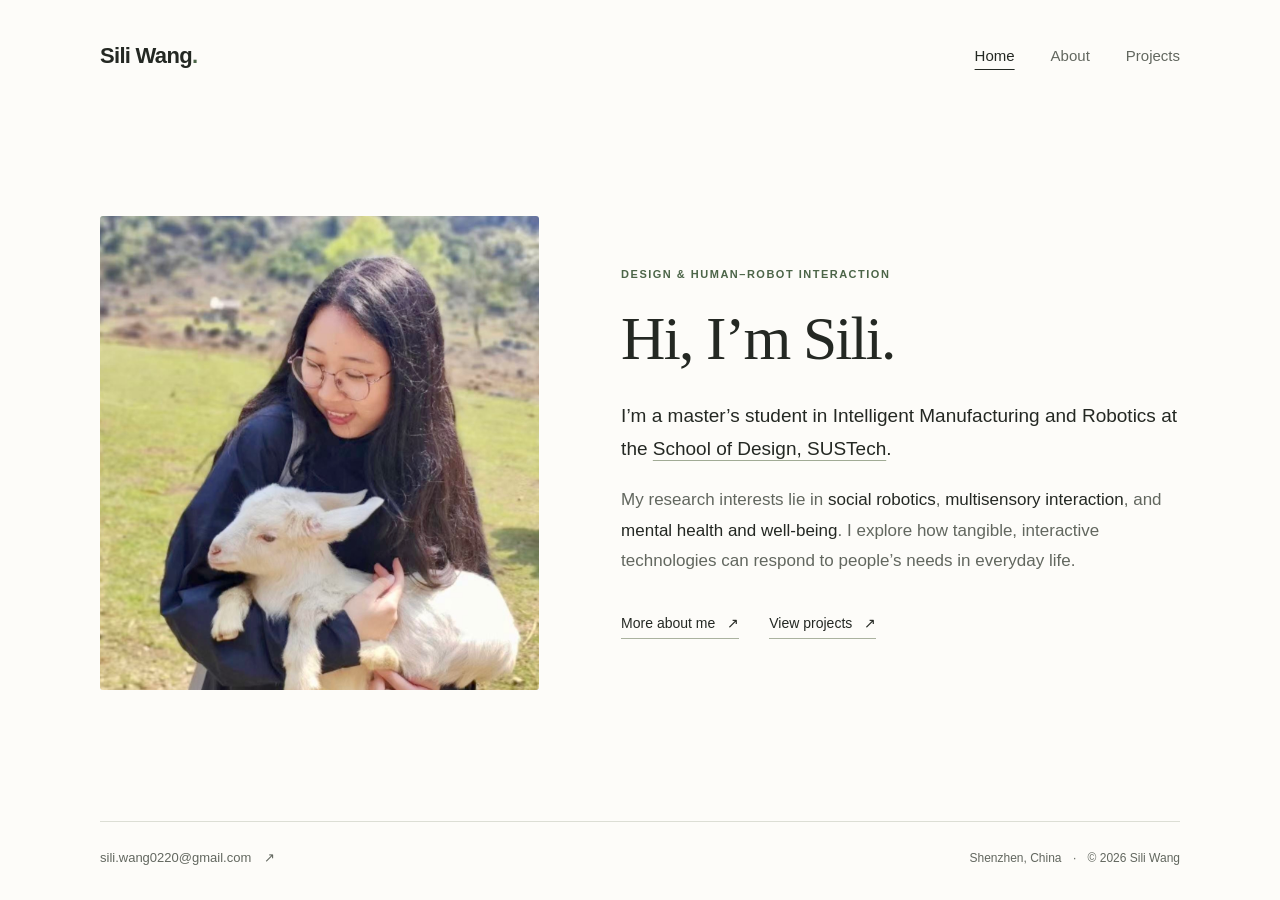
==== index.html @ 3b7d6111 "Add files via upload" ====
<!doctype html>
<html lang="en">
<head>
  <meta charset="utf-8">
  <meta name="viewport" content="width=device-width, initial-scale=1">
  <meta name="color-scheme" content="light">
  <meta name="description" content="Sili Wang is a master's student at SUSTech exploring social robotics, multisensory interaction, and mental health and well-being.">
  <title>Sili Wang</title>
  <link rel="icon" href="assets/favicon.svg" type="image/svg+xml">
  <link rel="stylesheet" href="styles.css">
</head>
<body class="home-page">
  <a class="skip-link" href="#main">Skip to content</a>
  <header class="site-header wrap">
    <a class="wordmark" href="index.html" aria-label="Sili Wang home">Sili Wang<span class="wordmark-dot" aria-hidden="true">.</span></a>
    <nav aria-label="Main navigation">
      <a href="index.html" aria-current="page">Home</a>
      <a href="about.html">About</a>
      <a href="projects.html">Projects</a>
    </nav>
  </header>

  <main id="main" class="wrap home-main">
    <div class="home-layout">
      <figure class="portrait">
        <img src="assets/sili-wang.jpg" alt="Sili Wang holding a young goat outdoors." width="1242" height="1292" fetchpriority="high">
      </figure>
      <div class="home-intro">
        <p class="eyebrow">Design &amp; human–robot interaction</p>
        <h1>Hi, I’m Sili.</h1>
        <p class="intro-lead">I’m a master’s student in Intelligent Manufacturing and Robotics at the <a class="inline-link" href="https://designschool.sustech.edu.cn/" target="_blank" rel="noopener noreferrer">School of Design, SUSTech</a>.</p>
        <p class="intro-body">My research interests lie in <strong>social robotics</strong>, <strong>multisensory interaction</strong>, and <strong>mental health and well-being</strong>. I explore how tangible, interactive technologies can respond to people’s needs in everyday life.</p>
        <div class="text-links">
          <a class="action-link" href="about.html">More about me <span aria-hidden="true">↗</span></a>
          <a class="action-link" href="projects.html">View projects <span aria-hidden="true">↗</span></a>
        </div>
      </div>
    </div>
  </main>

  <footer class="site-footer wrap">
    <a class="email-link" href="mailto:sili.wang0220@gmail.com">sili.wang0220@gmail.com <span aria-hidden="true">↗</span></a>
    <p>Shenzhen, China <span class="footer-separator" aria-hidden="true">·</span> © 2026 Sili Wang</p>
  </footer>
</body>
</html>
---- styles.css ----
:root {
  --paper: #fdfcf9;
  --ink: #242823;
  --muted: #62675f;
  --accent: #4c6548;
  --line: #dcded5;
  --serif: Georgia, "Times New Roman", serif;
  --sans: "Segoe UI", -apple-system, BlinkMacSystemFont, "Helvetica Neue", Arial, sans-serif;
}

* { box-sizing: border-box; }
html { scroll-behavior: smooth; }
body { margin: 0; background: var(--paper); color: var(--ink); font: 17px/1.75 var(--sans); -webkit-font-smoothing: antialiased; }
body.home-page, body.projects-page { min-height: 100svh; display: flex; flex-direction: column; }
a { color: inherit; text-underline-offset: 5px; text-decoration-thickness: 1px; }
a:hover { color: var(--accent); }
a:focus-visible { outline: 2px solid var(--accent); outline-offset: 6px; border-radius: 1px; }
::selection { background: #dce4d4; }
.wrap { width: min(1080px, calc(100% - 112px)); margin-inline: auto; }
.skip-link { position: absolute; z-index: 2; top: 12px; left: 16px; padding: 8px 16px; background: var(--ink); color: white; transform: translateY(-180%); }
.skip-link:focus { transform: none; }
.site-header { display: flex; align-items: center; justify-content: space-between; min-height: 112px; }
.wordmark { font-size: 22px; font-weight: 600; letter-spacing: -.7px; text-decoration: none; }
.wordmark-dot { color: var(--accent); }
nav { display: flex; align-items: center; gap: 36px; }
nav a { font-size: 15px; text-decoration: none; color: var(--muted); padding: 9px 0; }
nav a[aria-current="page"] { color: var(--ink); text-decoration: underline; text-underline-offset: 8px; }
.home-main { flex: 1; display: flex; align-items: center; padding-block: 50px 78px; }
.home-layout { width: 100%; display: grid; grid-template-columns: minmax(0, .88fr) minmax(0, 1.12fr); align-items: center; gap: 82px; }
.portrait { margin: 0; }
.portrait img { display: block; width: 100%; height: auto; aspect-ratio: 1 / 1.08; object-fit: cover; object-position: center; border-radius: 3px; }
.eyebrow { margin: 0 0 20px; font-size: 11px; line-height: 1.6; letter-spacing: 1.5px; font-weight: 600; text-transform: uppercase; color: var(--accent); }
h1 { font: 400 clamp(44px, 4.8vw, 62px)/1.12 var(--serif); letter-spacing: -1.8px; margin: 0 0 28px; }
.intro-lead { margin: 0 0 20px; font-size: 19px; line-height: 1.7; }
.inline-link { text-decoration-color: #a0aa95; }
.intro-body { margin: 0; color: var(--muted); line-height: 1.8; }
strong { color: var(--ink); font-weight: 500; }
.text-links { display: flex; flex-wrap: wrap; gap: 16px 30px; margin-top: 31px; }
.action-link { display: inline-flex; align-items: center; gap: 12px; font-size: 14px; font-weight: 500; text-decoration: none; padding-block: 3px; border-bottom: 1px solid #aab29f; }
.action-link:hover { border-bottom-color: var(--accent); }
.site-footer { padding-block: 25px 30px; border-top: 1px solid var(--line); display: flex; align-items: center; justify-content: space-between; gap: 20px; font-size: 12px; color: var(--muted); }
.site-footer p { margin: 0; }
.email-link { text-decoration: none; font-size: 13px; }
.email-link span { display: inline-block; padding-left: 9px; }
.footer-separator { padding-inline: 8px; }
.about-main { padding-top: 60px; padding-bottom: 86px; }
.about-heading { margin-bottom: 49px; }
.about-heading h1 { max-width: 840px; font-size: clamp(38px, 4.7vw, 56px); line-height: 1.16; letter-spacing: -1.5px; margin: 0; }
.about-body { max-width: 800px; }
.about-introduction p { margin: 0 0 19px; color: #4e554d; }
.about-introduction p:first-child { font-size: 20px; line-height: 1.7; color: var(--ink); }
.about-section { margin-top: 39px; padding-top: 28px; border-top: 1px solid var(--line); }
h2 { font-size: 18px; line-height: 1.4; font-weight: 600; letter-spacing: -.2px; margin: 0 0 22px; }
.interest-list { list-style: none; padding: 0; margin: 0; display: flex; flex-wrap: wrap; gap: 8px 28px; font-size: 16px; color: var(--muted); }
.interest-list li { display: flex; align-items: center; gap: 10px; }
.interest-list li::before { content: ""; width: 4px; height: 4px; border-radius: 50%; background: var(--accent); }
.education-entry + .education-entry { margin-top: 26px; }
.entry-heading { display: flex; justify-content: space-between; align-items: baseline; gap: 16px; }
h3 { margin: 0; font-size: 16px; line-height: 1.6; font-weight: 600; }
.education-entry p { margin: 3px 0 0; font-size: 15px; }
.education-entry .entry-date { white-space: nowrap; font-size: 13px; color: var(--muted); }
.education-entry .entry-note { color: var(--muted); font-size: 13px; }
.about-section > p { margin: 0; color: var(--muted); }
.about-section > .personal-note { margin-top: 17px; }
.about-end { margin-top: 34px; display: flex; flex-wrap: wrap; gap: 18px 32px; }
.projects-main { flex: 1; padding-block: 54px 95px; }
.page-heading { margin-bottom: 43px; }
.page-heading .eyebrow { margin-bottom: 12px; }
.page-heading h1 { margin-bottom: 0; }
.project-group + .project-group { margin-top: 64px; }
.project-group-title { margin: 0 0 25px; font-size: 18px; font-weight: 600; }
.projects-grid { display: grid; grid-template-columns: repeat(2, minmax(0, 1fr)); gap: 52px 34px; }
.project-image-link { display: block; border-radius: 3px; }
.project-image-link img { display: block; width: 100%; height: auto; aspect-ratio: 3 / 2; object-fit: cover; border-radius: 3px; }
.design-projects .project-image-link img { object-fit: contain; }
.project-category { margin: 19px 0 5px; font-size: 11px; letter-spacing: .3px; color: var(--muted); }
.project-card h3 { font: 400 29px/1.3 var(--serif); letter-spacing: -.6px; margin: 0 0 8px; }
.project-title-link { text-decoration: none; }
.project-title-link span { font: 400 20px/1 var(--sans); margin-left: 6px; color: var(--accent); }
.project-title-link:hover { text-decoration: underline; }
.project-summary { color: var(--muted); font-size: 15px; line-height: 1.65; margin: 0; }
.project-main { padding-block: 31px 78px; }
.back-link { display: inline-flex; gap: 10px; align-items: center; font-size: 13px; text-decoration: none; color: var(--muted); }
.project-heading { margin-top: 38px; margin-bottom: 36px; }
.project-heading .eyebrow { margin-bottom: 14px; }
.project-heading h1 { margin-bottom: 15px; }
.project-subtitle { font-size: 21px; line-height: 1.6; color: var(--muted); margin: 0; }
.project-hero { margin: 0; max-width: 900px; }
.project-hero img { display: block; width: 100%; height: auto; border-radius: 3px; }
.project-hero figcaption { margin-top: 9px; font-size: 11px; color: var(--muted); }
.project-description { max-width: 760px; margin-top: 32px; }
.project-description p { margin: 0 0 19px; color: #4e554d; line-height: 1.85; }
.project-end { margin-top: 33px; }
.course-gallery { display: grid; grid-template-columns: repeat(2, minmax(0, 1fr)); gap: 24px; max-width: 900px; }
.course-gallery img { aspect-ratio: 3 / 2; object-fit: cover; }
.cycling-support { margin-top: 34px; }
.cycling-support img { aspect-ratio: 3 / 2; object-fit: contain; background: #f1f1ee; }
.course-page .project-heading h1 { font-size: clamp(36px, 5vw, 62px); }

@media (min-width: 1500px) {
  .home-main { flex-grow: 0; padding-block: 90px 122px; }
  .home-page .site-footer { margin-top: auto; }
}
@media (max-width: 1000px) {
  .wrap { width: calc(100% - 80px); }
  .home-layout { gap: 45px; }
  .home-main { padding-block: 40px 70px; }
  .intro-lead { font-size: 18px; }
  .intro-body { font-size: 16px; }
  .eyebrow { font-size: 10px; letter-spacing: 1.1px; }
}
@media (max-width: 720px) {
  .wrap { width: calc(100% - 48px); }
  .site-header { min-height: 86px; }
  .wordmark { font-size: 21px; }
  nav { gap: 21px; }
  nav a { font-size: 14px; }
  .home-main { padding-block: 24px 52px; }
  .home-layout { grid-template-columns: 1fr; gap: 35px; }
  .portrait { width: min(100%, 420px); }
  .portrait img { aspect-ratio: 1 / 1.02; }
  .home-intro { max-width: 540px; }
  .eyebrow { font-size: 10px; margin-bottom: 15px; }
  h1 { font-size: 48px; margin-bottom: 22px; }
  .intro-lead { font-size: 18px; margin-bottom: 17px; }
  .intro-body { font-size: 16px; }
  .text-links { margin-top: 25px; }
  .site-footer { align-items: flex-start; flex-direction: column; gap: 8px; padding-block: 23px 27px; }
  .about-main { padding-top: 32px; padding-bottom: 55px; }
  .about-heading { margin-bottom: 30px; }
  .about-heading h1 { font-size: clamp(31px, 7.5vw, 43px); letter-spacing: -.9px; line-height: 1.2; }
  .about-introduction p { font-size: 16px; }
  .about-introduction p:first-child { font-size: 18px; }
  .about-section { margin-top: 31px; padding-top: 25px; }
  .entry-heading { display: block; }
  .entry-heading .entry-date { margin-top: 4px; }
  .education-entry > p { margin-top: 4px; }
  .interest-list { display: grid; gap: 8px; font-size: 15px; }
  .about-section > p { font-size: 16px; }
  .projects-main { padding-block: 28px 55px; }
  .page-heading { margin-bottom: 31px; }
  .projects-grid { grid-template-columns: 1fr; gap: 38px; }
  .project-group + .project-group { margin-top: 45px; }
  .project-group-title { font-size: 17px; margin-bottom: 22px; }
  .project-card h3 { font-size: 28px; }
  .project-main { padding-block: 21px 54px; }
  .project-heading { margin-top: 28px; margin-bottom: 27px; }
  .project-heading h1 { font-size: 48px; }
  .project-subtitle { font-size: 18px; }
  .project-description { margin-top: 25px; }
  .project-description p { font-size: 16px; }
  .course-gallery { grid-template-columns: 1fr; gap: 22px; }
}
@media (max-width: 360px) {
  nav { gap: 14px; }
  nav a { font-size: 13px; }
  .wordmark { font-size: 20px; }
}
@media (prefers-reduced-motion: reduce) {
  html { scroll-behavior: auto; }
}
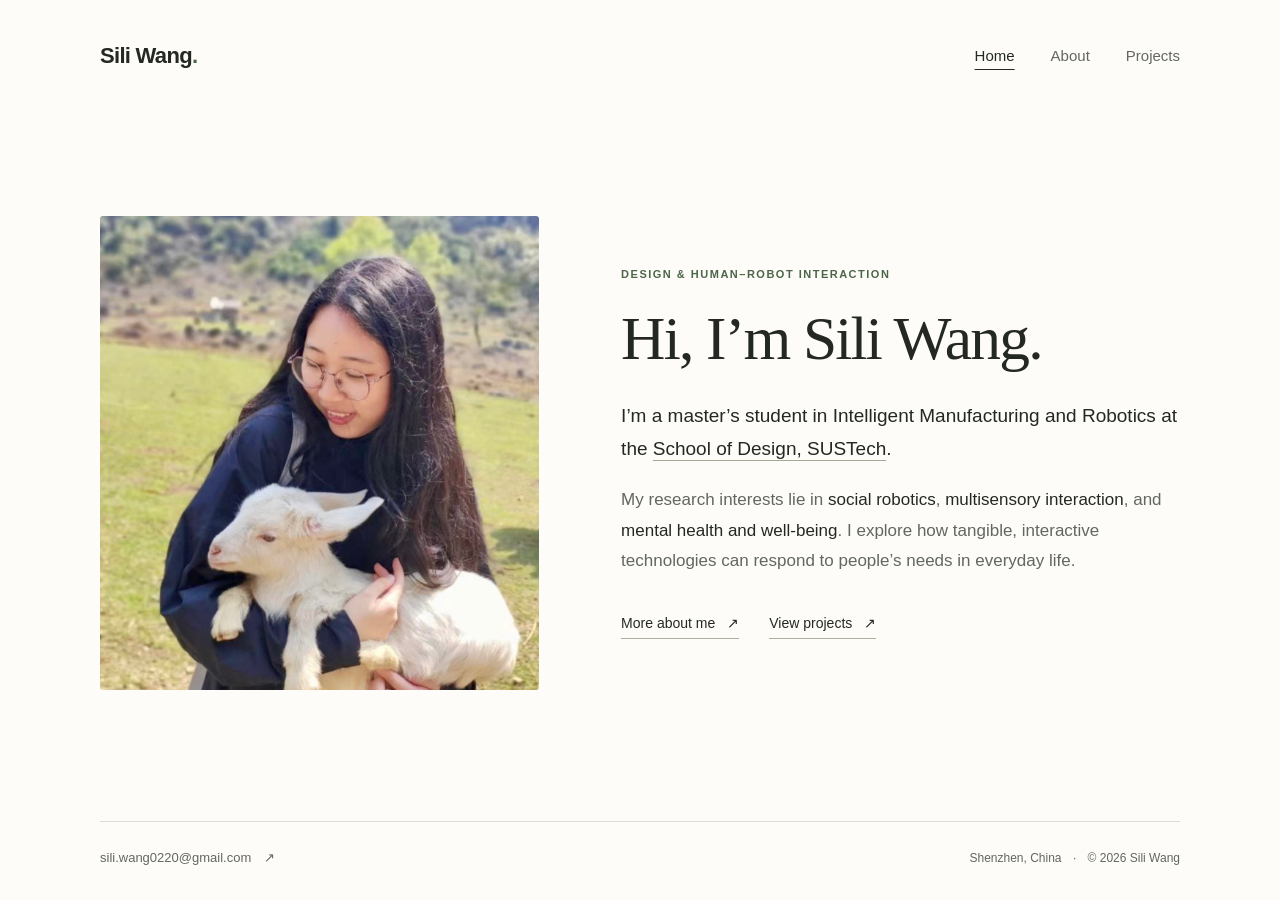
==== commit e03a81e7: "Update index.html" ====
--- a/index.html
+++ b/index.html
@@ -27,7 +27,7 @@
       </figure>
       <div class="home-intro">
         <p class="eyebrow">Design &amp; human–robot interaction</p>
-        <h1>Hi, I’m Sili.</h1>
+        <h1>Hi, I’m Sili Wang.</h1>
         <p class="intro-lead">I’m a master’s student in Intelligent Manufacturing and Robotics at the <a class="inline-link" href="https://designschool.sustech.edu.cn/" target="_blank" rel="noopener noreferrer">School of Design, SUSTech</a>.</p>
         <p class="intro-body">My research interests lie in <strong>social robotics</strong>, <strong>multisensory interaction</strong>, and <strong>mental health and well-being</strong>. I explore how tangible, interactive technologies can respond to people’s needs in everyday life.</p>
         <div class="text-links">
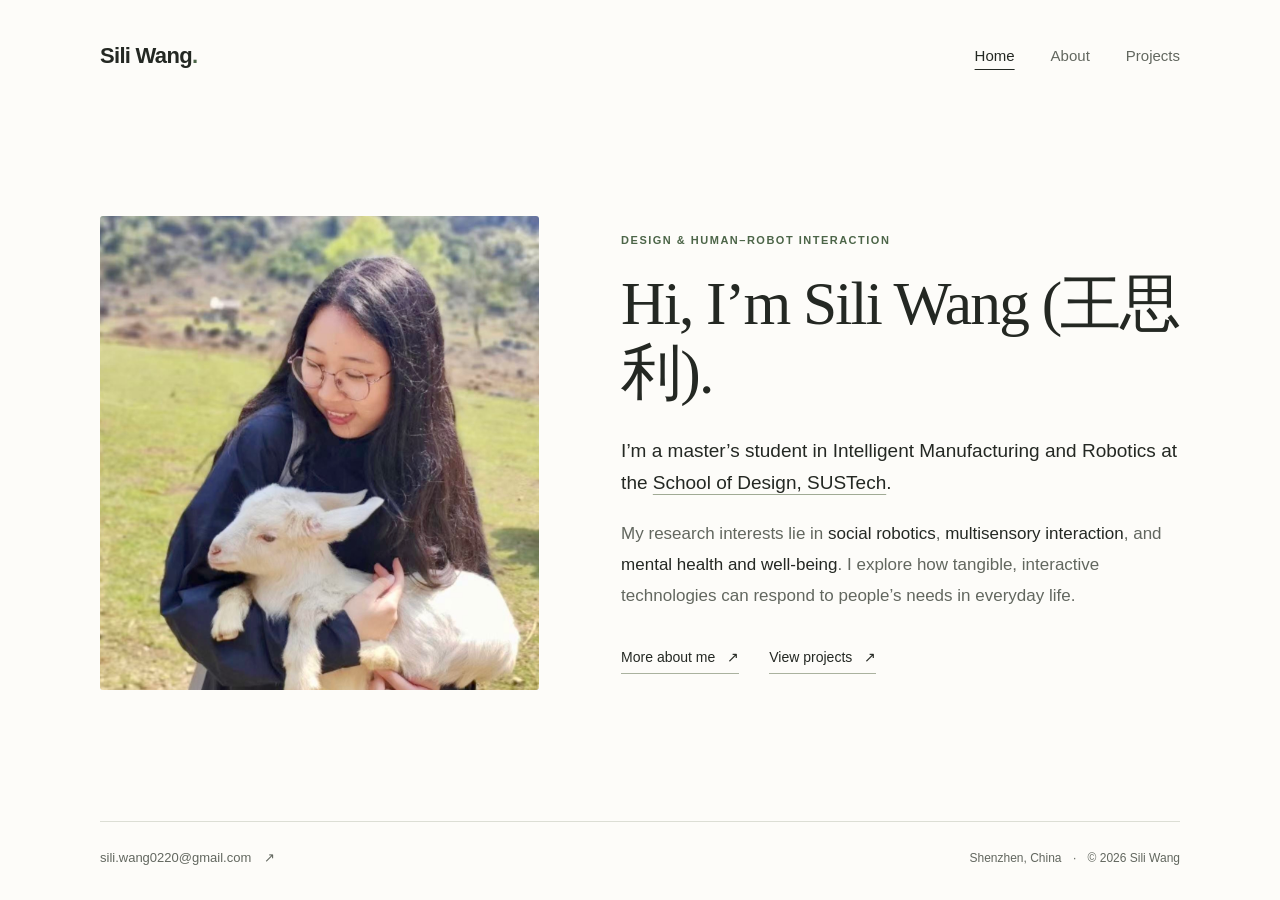
==== commit 3e2eda6b: "Update name in header to include Chinese characters" ====
--- a/index.html
+++ b/index.html
@@ -27,7 +27,7 @@
       </figure>
       <div class="home-intro">
         <p class="eyebrow">Design &amp; human–robot interaction</p>
-        <h1>Hi, I’m Sili Wang.</h1>
+        <h1>Hi, I’m Sili Wang (王思利).</h1>
         <p class="intro-lead">I’m a master’s student in Intelligent Manufacturing and Robotics at the <a class="inline-link" href="https://designschool.sustech.edu.cn/" target="_blank" rel="noopener noreferrer">School of Design, SUSTech</a>.</p>
         <p class="intro-body">My research interests lie in <strong>social robotics</strong>, <strong>multisensory interaction</strong>, and <strong>mental health and well-being</strong>. I explore how tangible, interactive technologies can respond to people’s needs in everyday life.</p>
         <div class="text-links">
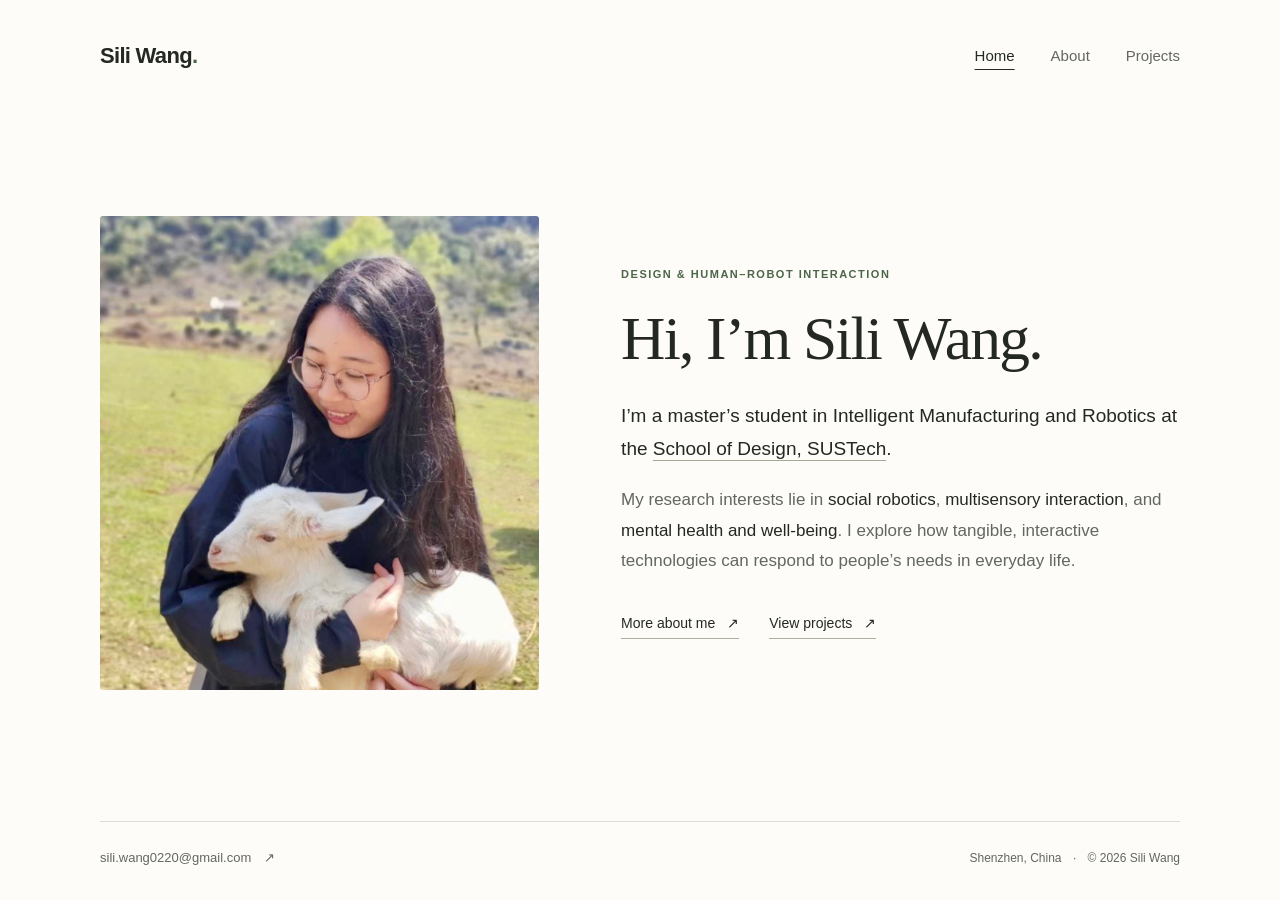
==== commit d71c8f3d: "Update index.html" ====
--- a/index.html
+++ b/index.html
@@ -27,7 +27,7 @@
       </figure>
       <div class="home-intro">
         <p class="eyebrow">Design &amp; human–robot interaction</p>
-        <h1>Hi, I’m Sili Wang (王思利).</h1>
+        <h1>Hi, I’m Sili Wang.</h1>
         <p class="intro-lead">I’m a master’s student in Intelligent Manufacturing and Robotics at the <a class="inline-link" href="https://designschool.sustech.edu.cn/" target="_blank" rel="noopener noreferrer">School of Design, SUSTech</a>.</p>
         <p class="intro-body">My research interests lie in <strong>social robotics</strong>, <strong>multisensory interaction</strong>, and <strong>mental health and well-being</strong>. I explore how tangible, interactive technologies can respond to people’s needs in everyday life.</p>
         <div class="text-links">
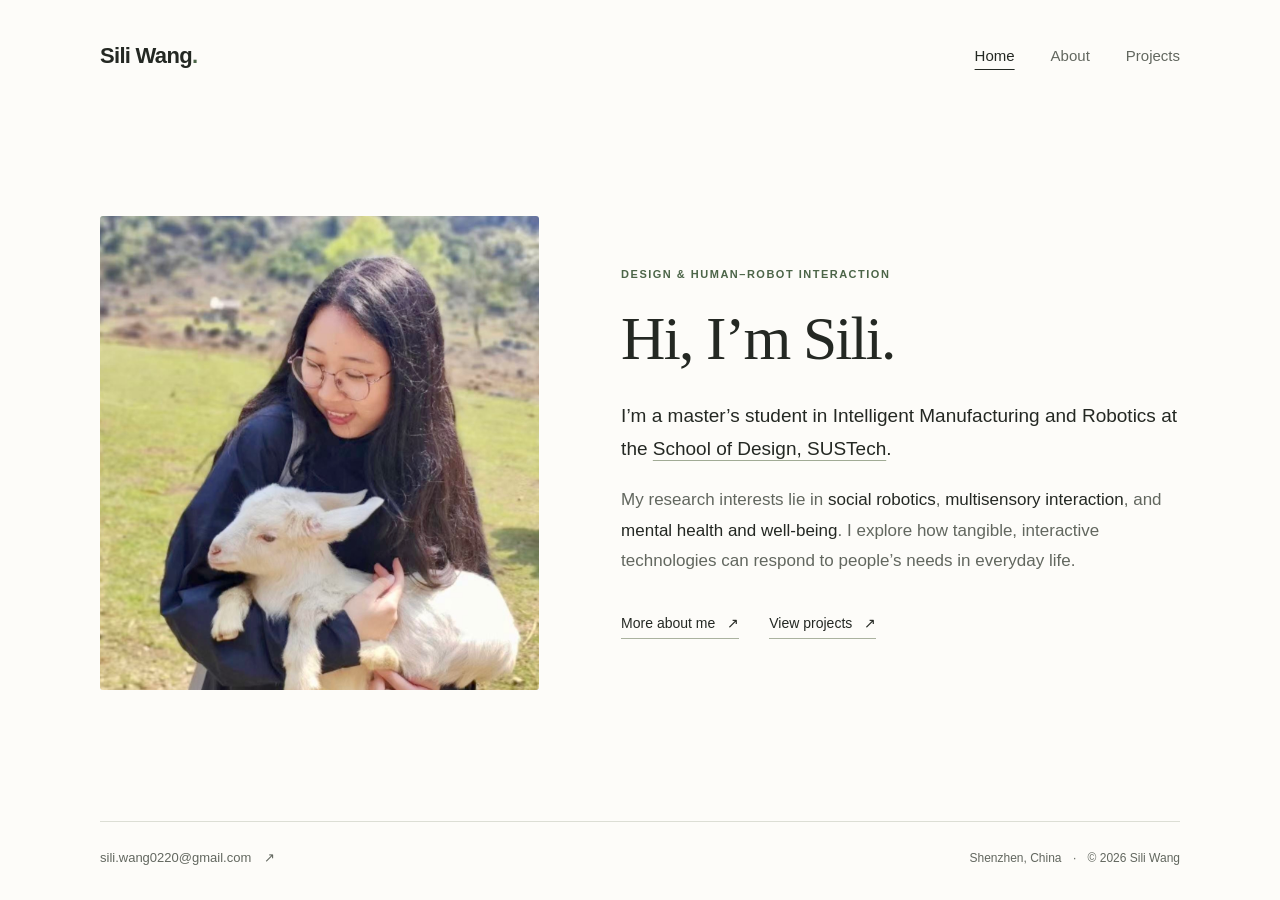
==== commit c602f6cb: "Update index.html" ====
--- a/index.html
+++ b/index.html
@@ -27,7 +27,7 @@
       </figure>
       <div class="home-intro">
         <p class="eyebrow">Design &amp; human–robot interaction</p>
-        <h1>Hi, I’m Sili Wang.</h1>
+        <h1>Hi, I’m Sili.</h1>
         <p class="intro-lead">I’m a master’s student in Intelligent Manufacturing and Robotics at the <a class="inline-link" href="https://designschool.sustech.edu.cn/" target="_blank" rel="noopener noreferrer">School of Design, SUSTech</a>.</p>
         <p class="intro-body">My research interests lie in <strong>social robotics</strong>, <strong>multisensory interaction</strong>, and <strong>mental health and well-being</strong>. I explore how tangible, interactive technologies can respond to people’s needs in everyday life.</p>
         <div class="text-links">
